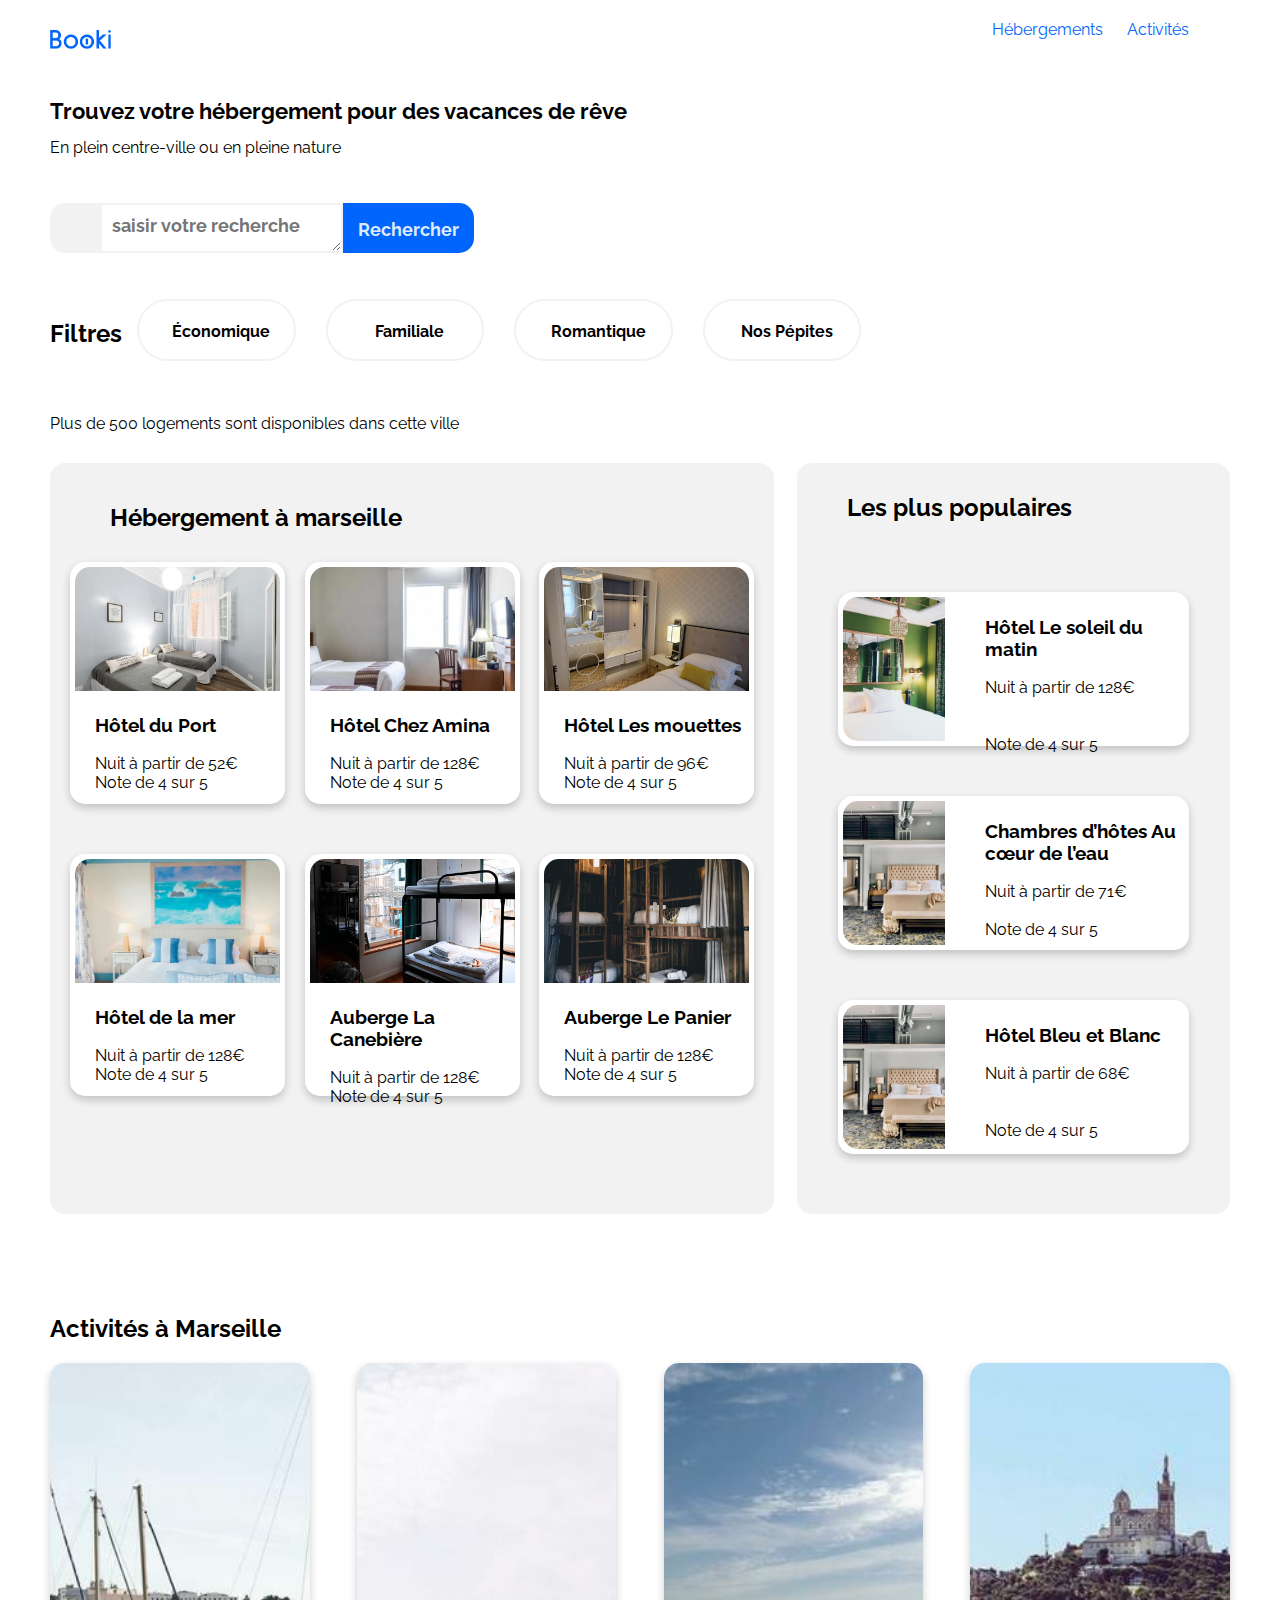
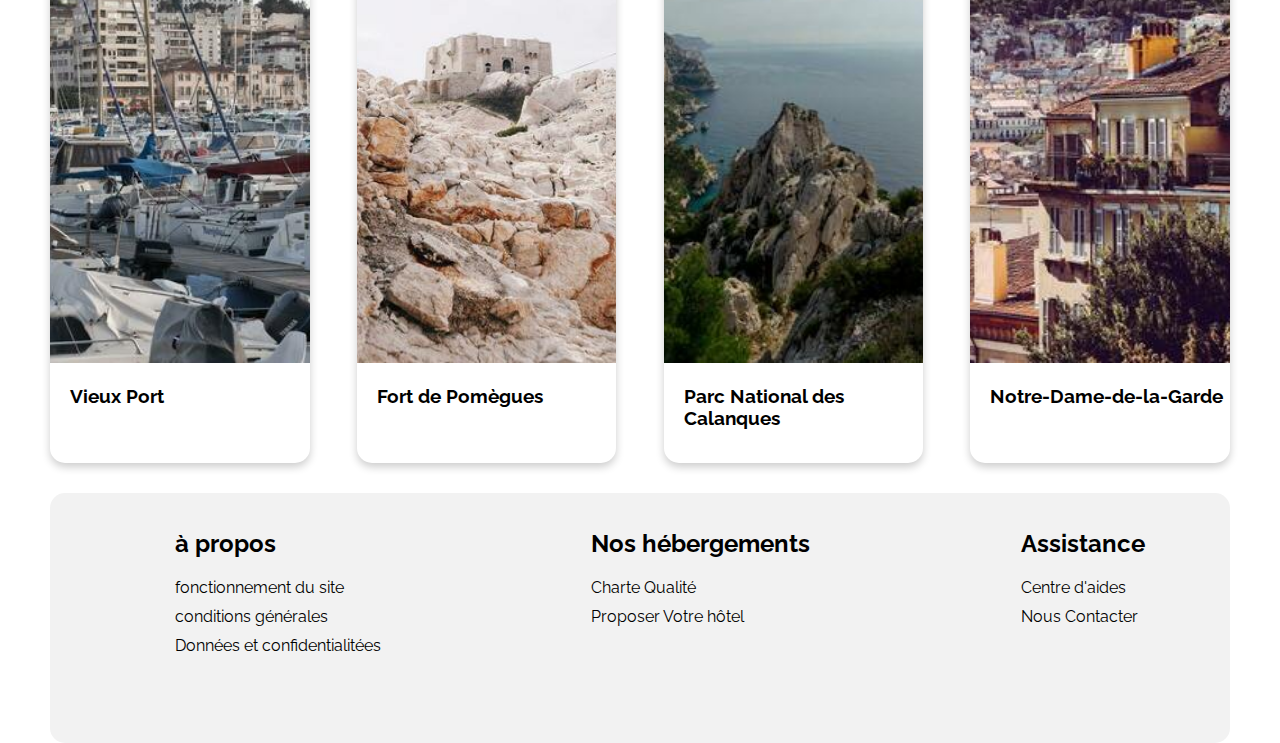
==== Project_2/index.html @ 953a943b "create a project" ====
<!DOCTYPE html>
<html lang="fr">

<head>
    <meta charset="UTF-8">
    <meta name="viewport" content="width=device-width, initial-scale=1.0">
    <title>Booki</title>
    <link rel="preconnect" href="https://fonts.googleapis.com">
    <link rel="preconnect" href="https://fonts.gstatic.com" crossorigin>
    <link href="https://fonts.googleapis.com/css2?family=Raleway:wght@400;500;700&display=swap" rel="stylesheet">
    <link rel="stylesheet" href="https://cdnjs.cloudflare.com/ajax/libs/font-awesome/6.2.1/css/all.min.css"
        integrity="sha512-MV7K8+y+gLIBoVD59lQIYicR65iaqukzvf/nwasF0nqhPay5w/9lJmVM2hMDcnK1OnMGCdVK+iQrJ7lzPJQd1w=="
        crossorigin="anonymous" referrerpolicy="no-referrer" />
    <link rel="stylesheet" href="./css/style.css">
</head>
    <body> 
        <header class="top-header">
            <div class="maint-logo">
                <img src="./images/logo/Booki.png" alt="logo image">
            </div>
            <nav class="nav">
                <ul>
                    <li><a href="#hebergements-marseile">Hébergements</a></li>
                    <li><a href="#activites-marseille">Activités</a></li>
                </ul>
            </nav>
        </header>   
        <div class="main-container">
            <main>
                <div class="info-group">
                    <div class="headline">
                        <h1>Trouvez votre hébergement pour des vacances de rêve</h1>
                        <p>En plein centre-ville ou en pleine nature</p>
                    </div>
                    <div class="search-bar">
                        <form class="form" action="" method="">
                            <label class=" label" ><i class="fas fa-map-marker-alt"></i></label>
                            <textarea id="search-word" placeholder="saisir votre recherche "></textarea>
                            <input class = "button"type="submit" value="Rechercher">
                        </form>
                    </div>
                    <div class="filter-bar">
                        <h2>Filtres</h2>
                        <a href="https://example.com" class="icon-button">
                            <i class="fa-solid fa-money-bill"></i> Économique
                        </a>
                        <a href="https://example.com" class="icon-button">
                            <i class="fa-solid fa-person"></i> Familiale
                        </a>
                        <a href="https://example.com" class="icon-button">
                            <i class="fa-solid fa-heart"></i>Romantique
                        </a>
                        <a href="https://example.com" class="icon-button">
                            <i class="fa-solid fa-fire"></i> Nos Pépites
                        </a>
                    </div>
                    <div class="info-bar">
                        <i class="fa-solid fa-circle-info"></i>
                        <p>Plus de 500 logements sont disponibles dans cette ville</p>
                    </div>
                </div>  
                <div class="hebergements-and-populaires">
                    <section class="hebergements" id="hebergements-marseile">
                            <h2 class="section-title">Hébergement à marseille</h2>
                        <div class=" card-flex-hebergements">  
                            <article class="card">
                                <img src="./images/hebergements/fred-kleber.jpg" alt="Image de la chambre d'hôtel montrant un lit">
                                <div class="card-content">
                                    <div class="card-txt">
                                        <h3 class="card-title">Hôtel du Port</h3>
                                        <p class="card-subtitle">Nuit à partir de 52<span class="euro">€</span></p>
                                    </div>
                                    <div class="card-rating">
                                        <i class="fa-xs fa-solid fa-star" aria-hidden="true"></i>
                                        <i class="fa-xs fa-solid fa-star" aria-hidden="true"></i>
                                        <i class="fa-xs fa-solid fa-star" aria-hidden="true"></i>
                                        <i class="fa-xs fa-solid fa-star" aria-hidden="true"></i>
                                        <i class="fa-xs fa-solid fa-star neutral-star" aria-hidden="true"></i>
                                        <span class="sr-only">Note de 4 sur 5</span>
                                    </div>
                                </div>
                            </article>
                            <article class="card">
                                <img src="./images/hebergements/febrian-zakaria.jpg" alt="Image de la chambre d'hôtel montrant un lit">
                                <div class="card-content">
                                    <div class="card-txt">
                                        <h3 class="card-title">Hôtel Chez Amina</h3>
                                        <p class="card-subtitle">Nuit à partir de 128<span class="euro">€</span></p>
                                    </div>
                                    <div class="card-rating">
                                        <i class="fa-xs fa-solid fa-star" aria-hidden="true"></i>
                                        <i class="fa-xs fa-solid fa-star" aria-hidden="true"></i>
                                        <i class="fa-xs fa-solid fa-star" aria-hidden="true"></i>
                                        <i class="fa-xs fa-solid fa-star" aria-hidden="true"></i>
                                        <i class="fa-xs fa-solid fa-star neutral-star" aria-hidden="true"></i>
                                        <span class="sr-only">Note de 4 sur 5</span>
                                    </div>
                                </div>
                            </article>
                            <article class="card">
                                <img src="./images/hebergements/reisetopia.jpg" alt="Image de la chambre d'hôtel montrant un lit">
                                <div class="card-content">
                                    <div class="card-txt">
                                        <h3 class="card-title">Hôtel Les mouettes</h3>
                                        <p class="card-subtitle">Nuit à partir de 96<span class="euro">€</span></p>
                                    </div>
                                    <div class="card-rating">
                                        <i class="fa-xs fa-solid fa-star" aria-hidden="true"></i>
                                        <i class="fa-xs fa-solid fa-star" aria-hidden="true"></i>
                                        <i class="fa-xs fa-solid fa-star" aria-hidden="true"></i>
                                        <i class="fa-xs fa-solid fa-star" aria-hidden="true"></i>
                                        <i class="fa-xs fa-solid fa-star neutral-star" aria-hidden="true"></i>
                                        <span class="sr-only">Note de 4 sur 5</span>
                                    </div>
                                </div>
                            </article>
                            <article class="card">
                                <img src="./images/hebergements/annie-spratt.jpg" alt="Image de la chambre d'hôtel montrant un lit">
                                <div class="card-content">
                                    <div class="card-txt">
                                        <h3 class="card-title">Hôtel de la mer</h3>
                                        <p class="card-subtitle">Nuit à partir de 128<span class="euro">€</span></p>
                                    </div>
                                    <div class="card-rating">
                                        <i class="fa-xs fa-solid fa-star" aria-hidden="true"></i>
                                        <i class="fa-xs fa-solid fa-star" aria-hidden="true"></i>
                                        <i class="fa-xs fa-solid fa-star" aria-hidden="true"></i>
                                        <i class="fa-xs fa-solid fa-star" aria-hidden="true"></i>
                                        <i class="fa-xs fa-solid fa-star neutral-star" aria-hidden="true"></i>
                                        <span class="sr-only">Note de 4 sur 5</span>
                                    </div>
                                </div>
                            </article>
                            <article class="card">
                                <img src="./images/hebergements/marcus-loke.jpg" alt="Image de la chambre d'hôtel montrant un lit">
                                <div class="card-content">
                                    <div class="card-txt">
                                        <h3 class="card-title">Auberge La Canebière</h3>
                                        <p class="card-subtitle">Nuit à partir de 128<span class="euro">€</span></p>
                                    </div>
                                    <div class="card-rating">
                                        <i class="fa-xs fa-solid fa-star" aria-hidden="true"></i>
                                        <i class="fa-xs fa-solid fa-star" aria-hidden="true"></i>
                                        <i class="fa-xs fa-solid fa-star" aria-hidden="true"></i>
                                        <i class="fa-xs fa-solid fa-star" aria-hidden="true"></i>
                                        <i class="fa-xs fa-solid fa-star neutral-star" aria-hidden="true"></i>
                                        <span class="sr-only">Note de 4 sur 5</span>
                                    </div>
                                </div>
                            </article>
                            <article class="card">
                                <img src="./images/hebergements/nicate-lee.jpg" alt="Image de la chambre d'hôtel montrant un lit">
                                <div class="card-content">
                                    <div class="card-txt">
                                        <h3 class="card-title">Auberge Le Panier</h3>
                                        <p class="card-subtitle">Nuit à partir de 128<span class="euro">€</span></p>
                                    </div>
                                    <div class="card-rating">
                                        <i class="fa-xs fa-solid fa-star" aria-hidden="true"></i>
                                        <i class="fa-xs fa-solid fa-star" aria-hidden="true"></i>
                                        <i class="fa-xs fa-solid fa-star" aria-hidden="true"></i>
                                        <i class="fa-xs fa-solid fa-star" aria-hidden="true"></i>
                                        <i class="fa-xs fa-solid fa-star neutral-star" aria-hidden="true"></i>
                                        <span class="sr-only">Note de 4 sur 5</span>
                                    </div>
                                </div>
                            </article>
                        </div>
                    </section>
                    <section class="populaires">
                        <div class="populaires-title">
                            <h2 class="section-title">Les plus populaires</h2>
                            <i class="fa-solid fa-chart-line" aria-hidden="true"></i>
                        </div>
                        <div class="populaires-cards">
                            <a href="#">
                                <article class="card">
                                    <img src="./images/hebergements/emile-guillemot.jpg" alt="Image de la chambre d'hôtel montrant un lit">
                                    <div class="card-content">
                                        <div class="card-txt">
                                            <h3 class="card-title">Hôtel Le soleil du matin</h3>
                                            <p class="card-subtitle">Nuit à partir de 128<span class="euro">€</span></p>
                                        </div><br><br>
                                        <div class="card-rating">
                                            <i class="fa-xs fa-solid fa-star" aria-hidden="true"></i>
                                            <i class="fa-xs fa-solid fa-star" aria-hidden="true"></i>
                                            <i class="fa-xs fa-solid fa-star" aria-hidden="true"></i>
                                            <i class="fa-xs fa-solid fa-star" aria-hidden="true"></i>
                                            <i class="fa-xs fa-solid fa-star neutral-star" aria-hidden="true"></i>
                                            <span class="sr-only">Note de 4 sur 5</span>
                                        </div>
                                    </div>
                                </article>
                            </a>
                            <a href="#">
                                <article class="card">
                                    <img src="./images/hebergements/aw-creative.jpg" alt="Image de la chambre d'hôtel montrant un lit">
                                    <div class="card-content">
                                        <div class="card-txt">
                                            <h3 class="card-title">Chambres d’hôtes Au cœur de l’eau</h3>
                                            <p class="card-subtitle">Nuit à partir de 71<span class="euro">€</span></p>
                                        </div><br>
                                        <div class="card-rating">
                                            <i class="fa-xs fa-solid fa-star" aria-hidden="true"></i>
                                            <i class="fa-xs fa-solid fa-star" aria-hidden="true"></i>
                                            <i class="fa-xs fa-solid fa-star" aria-hidden="true"></i>
                                            <i class="fa-xs fa-solid fa-star" aria-hidden="true"></i>
                                            <i class="fa-xs fa-solid fa-star neutral-star" aria-hidden="true"></i>
                                            <span class="sr-only">Note de 4 sur 5</span>
                                        </div>
                                    </div>
                                </article>
                            </a>
                            <a href="#">
                                <article class="card">
                                    <img src="./images/hebergements/aw-creative.jpg" alt="Image de la chambre d'hôtel montrant un lit">
                                    <div class="card-content">
                                        <div class="card-txt">
                                            <h3 class="card-title">Hôtel Bleu et Blanc</h3>
                                            <p class="card-subtitle">Nuit à partir de 68<span class="euro">€</span></p>
                                        </div><br><br>
                                        <div class="card-rating">
                                            <i class="fa-xs fa-solid fa-star" aria-hidden="true"></i>
                                            <i class="fa-xs fa-solid fa-star" aria-hidden="true"></i>
                                            <i class="fa-xs fa-solid fa-star" aria-hidden="true"></i>
                                            <i class="fa-xs fa-solid fa-star" aria-hidden="true"></i>
                                            <i class="fa-xs fa-solid fa-star neutral-star" aria-hidden="true"></i>
                                            <span class="sr-only">Note de 4 sur 5</span>
                                        </div>
                                    </div>
                                </article>
                            </a>
                        </div>
                    </section>
                </div>
                    <section class="activities" id="activites-marseille">
                        <h2 class="section-title-activities">Activités à Marseille</h2>
                    <div class=" card-flex-activities">
                        <article class="card">
                            <img src="./images/activites/reno-laithienne.jpg" alt="Image de la chambre d'hôtel montrant un lit">
                            <div class="card-content">
                                <div class="card-txt">
                                    <h3 class="card-title">Vieux Port</h3>
                                </div>
                            </div>
                        </article>
                        <article class="card">
                            <img src="./images/activites/paul-hermann.jpg" alt="Image de la chambre d'hôtel montrant un lit">
                            <div class="card-content">
                                <div class="card-txt">
                                    <h3 class="card-title">Fort de Pomègues</h3>
                                </div>
                            </div>
                        </article>
                        <article class="card">
                            <img src="./images/activites/kilyan-sockalingum.jpg" alt="Image de la chambre d'hôtel montrant un lit">
                            <div class="card-content">
                                <div class="card-txt">
                                    <h3 class="card-title">Parc National des Calanques</h3>
                                </div>
                            </div>
                        </article>
                        <article class="card">
                            <img src="./images/activites/florian-wehde.jpg" alt="Image de la chambre d'hôtel montrant un lit">
                            <div class="card-content">
                                <div class="card-txt">
                                    <h3 class="card-title">Notre-Dame-de-la-Garde</h3>
                                </div>
                            </div>
                        </article>
                    </div>
                    </section>
            </main>
            <footer>
                <div class="footer-link">
                    <ul class="apropos">
                        <h2>à propos</h2>
                        <li>fonctionnement du site</li>
                        <li>conditions générales</li>
                        <li>Données et confidentialitées</li>
                    </ul>
                    <ul class="apropos">
                        <h2>Nos hébergements</h2>
                        <li>Charte Qualité </li>
                        <li>Proposer Votre hôtel</li>
                    </ul>
                    <ul class="apropos">
                        <h2>Assistance</h2>
                        <li>Centre d'aides</li>
                        <li>Nous Contacter</li>
                    </ul>
                </div>
            </footer>
        </div>
</body>

</html>
---- Project_2/css/style.css ----
/******************************General  Body********************************/
* {
    font-family: 'Raleway', sans-serif; 
}
body{
    max-width: 1440px;
    min-width: 320px;
    margin: 0 auto;
    display: flex;
    justify-content: space-around;
    flex-direction: column;
}
:root {
    --main-color: #6a6a6a;
    --main-bg-color: #F2F2F2;
    --filter-bg-color: #DEEBFF;
}
.fa-solid {
    color: var(--main-color);
}
a {
    color: inherit;
    text-decoration: none;
}
h1{
    font-size: 22px;
}
/******************************************Header ************************/
/***Global***/

header{
    display:flex ;
    justify-content: space-between;
    text-align: center;
}
.main-container {
    padding: 0 50px;
    box-sizing: border-box;
}
a {
    color: inherit;
    text-decoration: none;
}
ul li {
    list-style-type: none;
}
/***logo***/

.maint-logo{
    padding: 30px 50px;
}
.maint-logo img{
    width: 61px;
    height: 19px; 
}
/***nav***/ 
nav {
    width: 320px;
    height: 35px;
    margin: 20px;
}
.nav ul{
    cursor: pointer;
    color: #0065FC;
    font-size: 16px;
    margin: 0;
    padding: 0;
}
.nav ul li{
    margin-right: 20px;
    display: inline;
}
.nav ul li :hover{
    border-top: 3px solid #0065FC;
}
/****** *****************************info-group*********************** ***********/
/***Global***/
.info-group{
    height: 350px;
    display: flex;
    justify-content: space-between;
    flex-direction: column; 
    margin-bottom: 30px;
}
/***search Bar***/

.form{
    height: 50px;
    display: flex;
    text-align: center;
}
.form .label{
    width: 50px;
    line-height: 50px;
    border-radius: 15px 0 0 15px;
    background-color:#F2F2F2;    
}
.form .label i{
    font-size: 25px; 
}
textarea{
    border: 2px solid #F2F2F2;
    font-size: 18px;
    font-weight: 700;
    padding: 10px;
}
.button{
    border: none;
    border-radius: 0 15px 15px 0;
    background-color: #0065FC;
    padding:  16px 15px  16px ;
    font-size: 18px;
    font-weight: 700;
    color: #DEEBFF;   
}
/***Filter Bar***/

.filter-bar{
    display: flex;
    justify-content: space-between;
    width: 70%;
    font-weight: 700;
}
.filter-bar .icon-button{
    height: 50px;
    width: 20%;
    border: 2px solid #F2F2F2;
    border-radius: 50px;
    padding:4px 19px;
    margin: 0 15px;
    text-align: center;
    cursor: default;
}
.filter-bar a:hover{
    background-color: #DEEBFF;
}
.filter-bar  a{
    line-height: 50px;
}
.filter-bar  i{
    margin-right: 10px;
    color:  #0065FC;
    font-size: 20px;
}
/***info Bar***/

.info-bar i,p{
    display: inline;
    justify-content: space-between;   
}
/****************************section *************************/

/****** Hebergements And Populaires ***********/
.card{
    
    box-shadow: 0 4px 8px 0 rgba(0,0,0,0.2);
    transition: 0.3s;;  
}
/* .card :hover{
    box-shadow: 0 8px 16px 0 rgba(0,0,0,0.2);
} */
.hebergements-and-populaires{
    display: flex;
    justify-content: space-between;
}
/****** Hebergements  ***********/
.hebergements , .populaires{
    background-color: #F2F2F2;
    border-radius: 15px;
}
.hebergements{
    width: 58%;
    padding: 20px;
}
.card-flex-hebergements{
    display: flex;
    justify-content: space-between;
    flex-wrap:wrap;
    margin-top: 30px;
}
 .hebergements .card{
    width: 30%;
    height: 207px;
    margin-bottom: 50px;  
    padding: 5px 5px 30px ; 
    background-color: white;
    border-radius: 15px ;
}
.hebergements img{
    width: 100%;
    height: 124px;
    object-fit: cover;
    border-radius: 15px 15px 0 0;
}
.section-title {
    width: 100%;
    margin-left: 40px;
}
.card-content{
  margin-left: 20px;
}

/****** Populaires ***********/
.populaires{
    width: 35%;
    padding: 10px;
}
.populaires-cards{
    width: 85%;
    margin: 0 auto; 
}
.populaires-cards :hover {
    box-shadow: 0 8px 16px 0 rgba(0,0,0,0.2);
}
.populaires .card{
    height: 144px;
    display: flex;
    padding: 5px ; 
    background-color: white;
    border-radius: 15px ;
    margin: 50px 0;
}
.populaires img{
    border-radius:15px 0 0 15px;
    margin-right: 20px;
    width: 30%;
    object-fit: cover;
}
.populaires-title {
    display:flex;
    justify-content: space-between;
}
/****** Activites ***********/
.activities{
    margin-top: 100px;
}
.card-flex-activities{
    display: flex;
    justify-content: space-between;
}
.activities .card{
    max-width: 25%;
    width: 22%;
    height:700px;
    border-radius: 15px;
}
.activities img{
    max-width: 100%;
    height:600px ;
    object-fit: cover;
    border-radius: 15px 15px 0 0 ;
}
.footer-link{
    display: flex;
    justify-content: space-around;
    background-color: #F2F2F2;
    margin-top: 30px;
    height:250px;
    border-radius: 15px;
}
.footer-link ul li{
 margin-bottom: 10px;
}
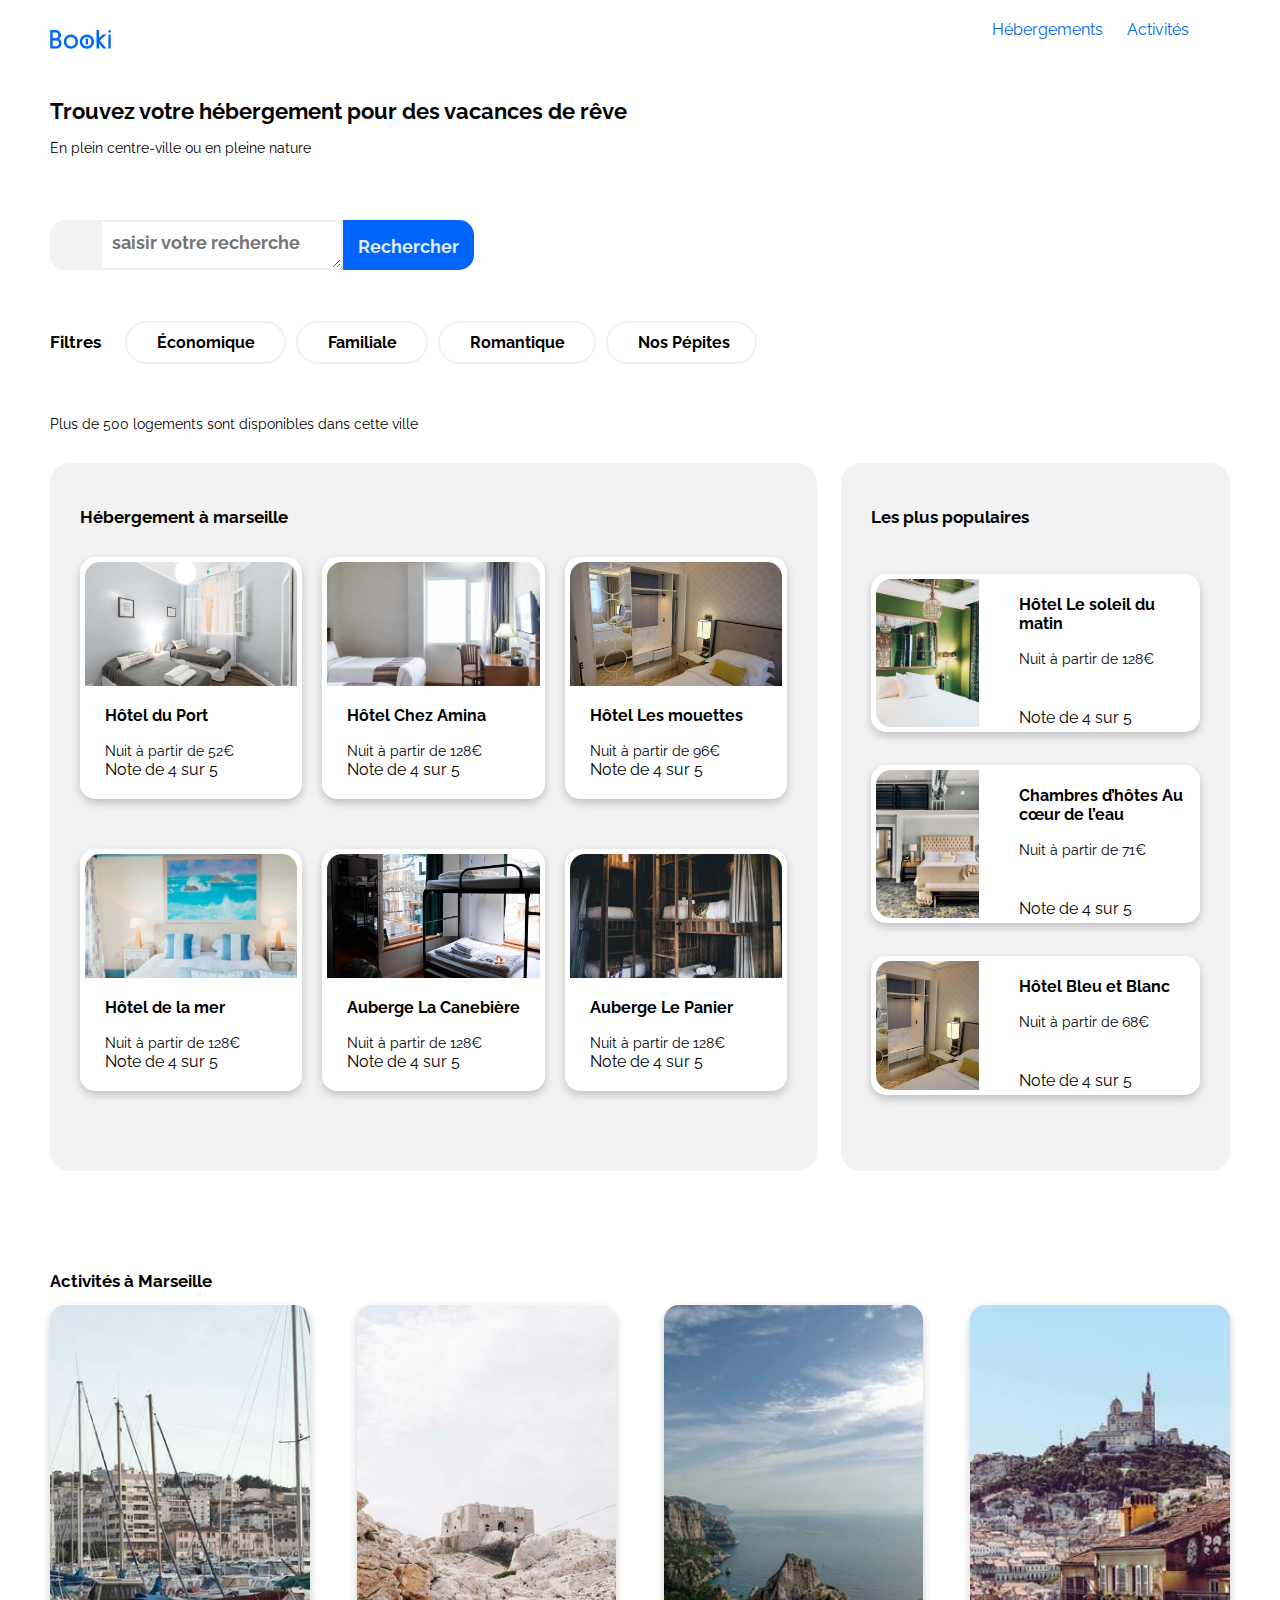
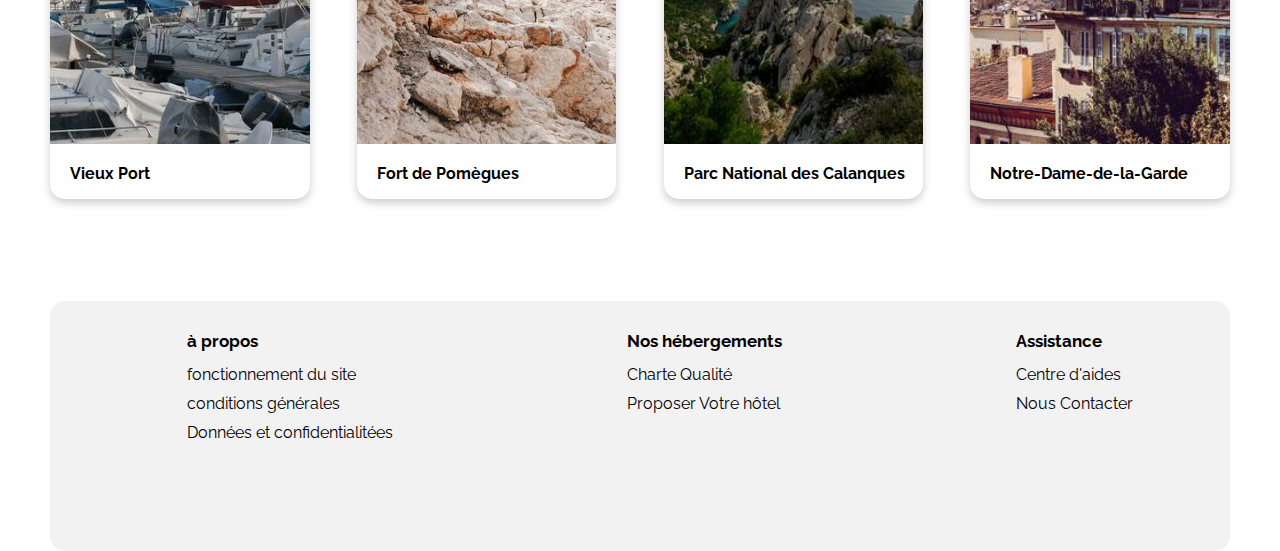
==== commit f56ed78f: "index.html and css modified" ====
--- a/Project_2/index.html
+++ b/Project_2/index.html
@@ -40,7 +40,7 @@
                         </form>
                     </div>
                     <div class="filter-bar">
-                        <h2>Filtres</h2>
+                        <h2 class="title-filter">Filtres</h2>
                         <a href="https://example.com" class="icon-button">
                             <i class="fa-solid fa-money-bill"></i> Économique
                         </a>
@@ -62,109 +62,120 @@
                 <div class="hebergements-and-populaires">
                     <section class="hebergements" id="hebergements-marseile">
                             <h2 class="section-title">Hébergement à marseille</h2>
-                        <div class=" card-flex-hebergements">  
-                            <article class="card">
-                                <img src="./images/hebergements/fred-kleber.jpg" alt="Image de la chambre d'hôtel montrant un lit">
-                                <div class="card-content">
-                                    <div class="card-txt">
-                                        <h3 class="card-title">Hôtel du Port</h3>
-                                        <p class="card-subtitle">Nuit à partir de 52<span class="euro">€</span></p>
-                                    </div>
-                                    <div class="card-rating">
-                                        <i class="fa-xs fa-solid fa-star" aria-hidden="true"></i>
-                                        <i class="fa-xs fa-solid fa-star" aria-hidden="true"></i>
-                                        <i class="fa-xs fa-solid fa-star" aria-hidden="true"></i>
-                                        <i class="fa-xs fa-solid fa-star" aria-hidden="true"></i>
-                                        <i class="fa-xs fa-solid fa-star neutral-star" aria-hidden="true"></i>
-                                        <span class="sr-only">Note de 4 sur 5</span>
-                                    </div>
-                                </div>
-                            </article>
-                            <article class="card">
-                                <img src="./images/hebergements/febrian-zakaria.jpg" alt="Image de la chambre d'hôtel montrant un lit">
-                                <div class="card-content">
-                                    <div class="card-txt">
-                                        <h3 class="card-title">Hôtel Chez Amina</h3>
-                                        <p class="card-subtitle">Nuit à partir de 128<span class="euro">€</span></p>
-                                    </div>
-                                    <div class="card-rating">
-                                        <i class="fa-xs fa-solid fa-star" aria-hidden="true"></i>
-                                        <i class="fa-xs fa-solid fa-star" aria-hidden="true"></i>
-                                        <i class="fa-xs fa-solid fa-star" aria-hidden="true"></i>
-                                        <i class="fa-xs fa-solid fa-star" aria-hidden="true"></i>
-                                        <i class="fa-xs fa-solid fa-star neutral-star" aria-hidden="true"></i>
-                                        <span class="sr-only">Note de 4 sur 5</span>
-                                    </div>
-                                </div>
-                            </article>
-                            <article class="card">
-                                <img src="./images/hebergements/reisetopia.jpg" alt="Image de la chambre d'hôtel montrant un lit">
-                                <div class="card-content">
-                                    <div class="card-txt">
-                                        <h3 class="card-title">Hôtel Les mouettes</h3>
-                                        <p class="card-subtitle">Nuit à partir de 96<span class="euro">€</span></p>
-                                    </div>
-                                    <div class="card-rating">
-                                        <i class="fa-xs fa-solid fa-star" aria-hidden="true"></i>
-                                        <i class="fa-xs fa-solid fa-star" aria-hidden="true"></i>
-                                        <i class="fa-xs fa-solid fa-star" aria-hidden="true"></i>
-                                        <i class="fa-xs fa-solid fa-star" aria-hidden="true"></i>
-                                        <i class="fa-xs fa-solid fa-star neutral-star" aria-hidden="true"></i>
-                                        <span class="sr-only">Note de 4 sur 5</span>
-                                    </div>
-                                </div>
-                            </article>
-                            <article class="card">
-                                <img src="./images/hebergements/annie-spratt.jpg" alt="Image de la chambre d'hôtel montrant un lit">
-                                <div class="card-content">
-                                    <div class="card-txt">
-                                        <h3 class="card-title">Hôtel de la mer</h3>
-                                        <p class="card-subtitle">Nuit à partir de 128<span class="euro">€</span></p>
-                                    </div>
-                                    <div class="card-rating">
-                                        <i class="fa-xs fa-solid fa-star" aria-hidden="true"></i>
-                                        <i class="fa-xs fa-solid fa-star" aria-hidden="true"></i>
-                                        <i class="fa-xs fa-solid fa-star" aria-hidden="true"></i>
-                                        <i class="fa-xs fa-solid fa-star" aria-hidden="true"></i>
-                                        <i class="fa-xs fa-solid fa-star neutral-star" aria-hidden="true"></i>
-                                        <span class="sr-only">Note de 4 sur 5</span>
-                                    </div>
-                                </div>
-                            </article>
-                            <article class="card">
-                                <img src="./images/hebergements/marcus-loke.jpg" alt="Image de la chambre d'hôtel montrant un lit">
-                                <div class="card-content">
-                                    <div class="card-txt">
-                                        <h3 class="card-title">Auberge La Canebière</h3>
-                                        <p class="card-subtitle">Nuit à partir de 128<span class="euro">€</span></p>
-                                    </div>
-                                    <div class="card-rating">
-                                        <i class="fa-xs fa-solid fa-star" aria-hidden="true"></i>
-                                        <i class="fa-xs fa-solid fa-star" aria-hidden="true"></i>
-                                        <i class="fa-xs fa-solid fa-star" aria-hidden="true"></i>
-                                        <i class="fa-xs fa-solid fa-star" aria-hidden="true"></i>
-                                        <i class="fa-xs fa-solid fa-star neutral-star" aria-hidden="true"></i>
-                                        <span class="sr-only">Note de 4 sur 5</span>
-                                    </div>
-                                </div>
-                            </article>
-                            <article class="card">
-                                <img src="./images/hebergements/nicate-lee.jpg" alt="Image de la chambre d'hôtel montrant un lit">
-                                <div class="card-content">
-                                    <div class="card-txt">
-                                        <h3 class="card-title">Auberge Le Panier</h3>
-                                        <p class="card-subtitle">Nuit à partir de 128<span class="euro">€</span></p>
-                                    </div>
-                                    <div class="card-rating">
-                                        <i class="fa-xs fa-solid fa-star" aria-hidden="true"></i>
-                                        <i class="fa-xs fa-solid fa-star" aria-hidden="true"></i>
-                                        <i class="fa-xs fa-solid fa-star" aria-hidden="true"></i>
-                                        <i class="fa-xs fa-solid fa-star" aria-hidden="true"></i>
-                                        <i class="fa-xs fa-solid fa-star neutral-star" aria-hidden="true"></i>
-                                        <span class="sr-only">Note de 4 sur 5</span>
-                                    </div>
-                                </div>
-                            </article>
+                        <div class=" card-flex-hebergements">
+                                <article class="card">
+                                        <img src="./images/hebergements/fred-kleber.jpg" alt="Image de la chambre d'hôtel montrant un lit">
+                                        <div class="card-content">
+                                            <div class="card-txt">
+                                                <h3 class="card-title">Hôtel du Port</h3>
+                                                <p class="card-subtitle">Nuit à partir de 52<span class="euro">€</span></p>
+                                            </div>
+                                            <div class="card-rating">
+                                                <i class="fa-xs fa-solid fa-star" aria-hidden="true"></i>
+                                                <i class="fa-xs fa-solid fa-star" aria-hidden="true"></i>
+                                                <i class="fa-xs fa-solid fa-star" aria-hidden="true"></i>
+                                                <i class="fa-xs fa-solid fa-star" aria-hidden="true"></i>
+                                                <i class="fa-xs fa-solid fa-star neutral-star" aria-hidden="true"></i>
+                                                <span class="sr-only">Note de 4 sur 5</span>
+                                            </div>
+                                        </div>
+                                    </a>
+                                </article>
+                                <article class="card">
+                                    <a href="#">
+                                        <img src="./images/hebergements/febrian-zakaria.jpg" alt="Image de la chambre d'hôtel montrant un lit">
+                                        <div class="card-content">
+                                            <div class="card-txt">
+                                                <h3 class="card-title">Hôtel Chez Amina</h3>
+                                                <p class="card-subtitle">Nuit à partir de 128<span class="euro">€</span></p>
+                                            </div>
+                                            <div class="card-rating">
+                                                <i class="fa-xs fa-solid fa-star" aria-hidden="true"></i>
+                                                <i class="fa-xs fa-solid fa-star" aria-hidden="true"></i>
+                                                <i class="fa-xs fa-solid fa-star" aria-hidden="true"></i>
+                                                <i class="fa-xs fa-solid fa-star" aria-hidden="true"></i>
+                                                <i class="fa-xs fa-solid fa-star neutral-star" aria-hidden="true"></i>
+                                                <span class="sr-only">Note de 4 sur 5</span>
+                                            </div>
+                                        </div>
+                                    </a>
+                                </article>
+                                <article class="card">
+                                    <a href="#">
+                                        <img src="./images/hebergements/reisetopia.jpg" alt="Image de la chambre d'hôtel montrant un lit">
+                                        <div class="card-content">
+                                            <div class="card-txt">
+                                                <h3 class="card-title">Hôtel Les mouettes</h3>
+                                                <p class="card-subtitle">Nuit à partir de 96<span class="euro">€</span></p>
+                                            </div>
+                                            <div class="card-rating">
+                                                <i class="fa-xs fa-solid fa-star" aria-hidden="true"></i>
+                                                <i class="fa-xs fa-solid fa-star" aria-hidden="true"></i>
+                                                <i class="fa-xs fa-solid fa-star" aria-hidden="true"></i>
+                                                <i class="fa-xs fa-solid fa-star" aria-hidden="true"></i>
+                                                <i class="fa-xs fa-solid fa-star neutral-star" aria-hidden="true"></i>
+                                                <span class="sr-only">Note de 4 sur 5</span>
+                                            </div>
+                                        </div>
+                                    </a>
+                                </article>
+                                <article class="card">
+                                    <a href="#">
+                                        <img src="./images/hebergements/annie-spratt.jpg" alt="Image de la chambre d'hôtel montrant un lit">
+                                        <div class="card-content">
+                                            <div class="card-txt">
+                                                <h3 class="card-title">Hôtel de la mer</h3>
+                                                <p class="card-subtitle">Nuit à partir de 128<span class="euro">€</span></p>
+                                            </div>
+                                            <div class="card-rating">
+                                                <i class="fa-xs fa-solid fa-star" aria-hidden="true"></i>
+                                                <i class="fa-xs fa-solid fa-star" aria-hidden="true"></i>
+                                                <i class="fa-xs fa-solid fa-star" aria-hidden="true"></i>
+                                                <i class="fa-xs fa-solid fa-star" aria-hidden="true"></i>
+                                                <i class="fa-xs fa-solid fa-star neutral-star" aria-hidden="true"></i>
+                                                <span class="sr-only">Note de 4 sur 5</span>
+                                            </div>
+                                        </div>
+                                    </a>
+                                </article>
+                                <article class="card">
+                                    <a href="#">
+                                        <img src="./images/hebergements/marcus-loke.jpg" alt="Image de la chambre d'hôtel montrant un lit">
+                                        <div class="card-content">
+                                            <div class="card-txt">
+                                                <h3 class="card-title">Auberge La Canebière</h3>
+                                                <p class="card-subtitle">Nuit à partir de 128<span class="euro">€</span></p>
+                                            </div>
+                                            <div class="card-rating">
+                                                <i class="fa-xs fa-solid fa-star" aria-hidden="true"></i>
+                                                <i class="fa-xs fa-solid fa-star" aria-hidden="true"></i>
+                                                <i class="fa-xs fa-solid fa-star" aria-hidden="true"></i>
+                                                <i class="fa-xs fa-solid fa-star" aria-hidden="true"></i>
+                                                <i class="fa-xs fa-solid fa-star neutral-star" aria-hidden="true"></i>
+                                                <span class="sr-only">Note de 4 sur 5</span>
+                                            </div>
+                                        </div>
+                                    </a>
+                                </article>
+                                <article class="card">
+                                    <a href="#">
+                                        <img src="./images/hebergements/nicate-lee.jpg" alt="Image de la chambre d'hôtel montrant un lit">
+                                        <div class="card-content">
+                                            <div class="card-txt">
+                                                <h3 class="card-title">Auberge Le Panier</h3>
+                                                <p class="card-subtitle">Nuit à partir de 128<span class="euro">€</span></p>
+                                            </div>
+                                            <div class="card-rating">
+                                                <i class="fa-xs fa-solid fa-star" aria-hidden="true"></i>
+                                                <i class="fa-xs fa-solid fa-star" aria-hidden="true"></i>
+                                                <i class="fa-xs fa-solid fa-star" aria-hidden="true"></i>
+                                                <i class="fa-xs fa-solid fa-star" aria-hidden="true"></i>
+                                                <i class="fa-xs fa-solid fa-star neutral-star" aria-hidden="true"></i>
+                                                <span class="sr-only">Note de 4 sur 5</span>
+                                            </div>
+                                        </div>
+                                    </a>
+                                </article>
                         </div>
                     </section>
                     <section class="populaires">
@@ -173,121 +184,129 @@
                             <i class="fa-solid fa-chart-line" aria-hidden="true"></i>
                         </div>
                         <div class="populaires-cards">
-                            <a href="#">
-                                <article class="card">
-                                    <img src="./images/hebergements/emile-guillemot.jpg" alt="Image de la chambre d'hôtel montrant un lit">
-                                    <div class="card-content">
-                                        <div class="card-txt">
-                                            <h3 class="card-title">Hôtel Le soleil du matin</h3>
-                                            <p class="card-subtitle">Nuit à partir de 128<span class="euro">€</span></p>
-                                        </div><br><br>
-                                        <div class="card-rating">
-                                            <i class="fa-xs fa-solid fa-star" aria-hidden="true"></i>
-                                            <i class="fa-xs fa-solid fa-star" aria-hidden="true"></i>
-                                            <i class="fa-xs fa-solid fa-star" aria-hidden="true"></i>
-                                            <i class="fa-xs fa-solid fa-star" aria-hidden="true"></i>
-                                            <i class="fa-xs fa-solid fa-star neutral-star" aria-hidden="true"></i>
-                                            <span class="sr-only">Note de 4 sur 5</span>
-                                        </div>
-                                    </div>
-                                </article>
-                            </a>
-                            <a href="#">
-                                <article class="card">
-                                    <img src="./images/hebergements/aw-creative.jpg" alt="Image de la chambre d'hôtel montrant un lit">
-                                    <div class="card-content">
-                                        <div class="card-txt">
-                                            <h3 class="card-title">Chambres d’hôtes Au cœur de l’eau</h3>
-                                            <p class="card-subtitle">Nuit à partir de 71<span class="euro">€</span></p>
-                                        </div><br>
-                                        <div class="card-rating">
-                                            <i class="fa-xs fa-solid fa-star" aria-hidden="true"></i>
-                                            <i class="fa-xs fa-solid fa-star" aria-hidden="true"></i>
-                                            <i class="fa-xs fa-solid fa-star" aria-hidden="true"></i>
-                                            <i class="fa-xs fa-solid fa-star" aria-hidden="true"></i>
-                                            <i class="fa-xs fa-solid fa-star neutral-star" aria-hidden="true"></i>
-                                            <span class="sr-only">Note de 4 sur 5</span>
-                                        </div>
-                                    </div>
-                                </article>
-                            </a>
-                            <a href="#">
-                                <article class="card">
-                                    <img src="./images/hebergements/aw-creative.jpg" alt="Image de la chambre d'hôtel montrant un lit">
-                                    <div class="card-content">
-                                        <div class="card-txt">
-                                            <h3 class="card-title">Hôtel Bleu et Blanc</h3>
-                                            <p class="card-subtitle">Nuit à partir de 68<span class="euro">€</span></p>
-                                        </div><br><br>
-                                        <div class="card-rating">
-                                            <i class="fa-xs fa-solid fa-star" aria-hidden="true"></i>
-                                            <i class="fa-xs fa-solid fa-star" aria-hidden="true"></i>
-                                            <i class="fa-xs fa-solid fa-star" aria-hidden="true"></i>
-                                            <i class="fa-xs fa-solid fa-star" aria-hidden="true"></i>
-                                            <i class="fa-xs fa-solid fa-star neutral-star" aria-hidden="true"></i>
-                                            <span class="sr-only">Note de 4 sur 5</span>
-                                        </div>
-                                    </div>
-                                </article>
-                            </a>
+                            <article class="card">
+                                    <a href="#">
+                                        <img src="./images/hebergements/emile-guillemot.jpg" alt="Image de la chambre d'hôtel montrant un lit">
+                                        <div class="card-content">
+                                            <div class="card-txt">
+                                                <h3 class="card-title">Hôtel Le soleil du matin</h3>
+                                                <p class="card-subtitle">Nuit à partir de 128<span class="euro">€</span></p>
+                                            </div>
+                                            <div class="card-rating">
+                                                <i class="fa-xs fa-solid fa-star" aria-hidden="true"></i>
+                                                <i class="fa-xs fa-solid fa-star" aria-hidden="true"></i>
+                                                <i class="fa-xs fa-solid fa-star" aria-hidden="true"></i>
+                                                <i class="fa-xs fa-solid fa-star" aria-hidden="true"></i>
+                                                <i class="fa-xs fa-solid fa-star neutral-star" aria-hidden="true"></i>
+                                                <span class="sr-only">Note de 4 sur 5</span>
+                                            </div>
+                                        </div>
+                                    </a>
+                                </article>
+                                <article class="card">
+                                    <a href="#">
+                                        <img src="./images/hebergements/aw-creative.jpg" alt="Image de la chambre d'hôtel montrant un lit">
+                                        <div class="card-content">
+                                            <div class="card-txt">
+                                                <h3 class="card-title">Chambres d’hôtes Au cœur de l’eau</h3>
+                                                <p class="card-subtitle">Nuit à partir de 71<span class="euro">€</span></p>
+                                            </div>
+                                            <div class="card-rating">
+                                                <i class="fa-xs fa-solid fa-star" aria-hidden="true"></i>
+                                                <i class="fa-xs fa-solid fa-star" aria-hidden="true"></i>
+                                                <i class="fa-xs fa-solid fa-star" aria-hidden="true"></i>
+                                                <i class="fa-xs fa-solid fa-star" aria-hidden="true"></i>
+                                                <i class="fa-xs fa-solid fa-star neutral-star" aria-hidden="true"></i>
+                                                <span class="sr-only">Note de 4 sur 5</span>
+                                            </div>
+                                        </div>
+                                    </a>
+                                </article>
+                                <article class="card">
+                                    <a href="#">
+                                        <img src="./images/hebergements/reisetopia.jpg" alt="Image de la chambre d'hôtel montrant un lit">
+                                        <div class="card-content">
+                                            <div class="card-txt">
+                                                <h3 class="card-title">Hôtel Bleu et Blanc</h3>
+                                                <p class="card-subtitle">Nuit à partir de 68<span class="euro">€</span></p>
+                                            </div>
+                                            <div class="card-rating">
+                                                <i class="fa-xs fa-solid fa-star" aria-hidden="true"></i>
+                                                <i class="fa-xs fa-solid fa-star" aria-hidden="true"></i>
+                                                <i class="fa-xs fa-solid fa-star" aria-hidden="true"></i>
+                                                <i class="fa-xs fa-solid fa-star" aria-hidden="true"></i>
+                                                <i class="fa-xs fa-solid fa-star neutral-star" aria-hidden="true"></i>
+                                                <span class="sr-only">Note de 4 sur 5</span>
+                                            </div>
+                                        </div>
+                                    </a>
+                                </article>
                         </div>
                     </section>
                 </div>
                     <section class="activities" id="activites-marseille">
                         <h2 class="section-title-activities">Activités à Marseille</h2>
-                    <div class=" card-flex-activities">
-                        <article class="card">
-                            <img src="./images/activites/reno-laithienne.jpg" alt="Image de la chambre d'hôtel montrant un lit">
-                            <div class="card-content">
-                                <div class="card-txt">
-                                    <h3 class="card-title">Vieux Port</h3>
-                                </div>
-                            </div>
-                        </article>
-                        <article class="card">
-                            <img src="./images/activites/paul-hermann.jpg" alt="Image de la chambre d'hôtel montrant un lit">
-                            <div class="card-content">
-                                <div class="card-txt">
-                                    <h3 class="card-title">Fort de Pomègues</h3>
-                                </div>
-                            </div>
-                        </article>
-                        <article class="card">
-                            <img src="./images/activites/kilyan-sockalingum.jpg" alt="Image de la chambre d'hôtel montrant un lit">
-                            <div class="card-content">
-                                <div class="card-txt">
-                                    <h3 class="card-title">Parc National des Calanques</h3>
-                                </div>
-                            </div>
-                        </article>
-                        <article class="card">
-                            <img src="./images/activites/florian-wehde.jpg" alt="Image de la chambre d'hôtel montrant un lit">
-                            <div class="card-content">
-                                <div class="card-txt">
-                                    <h3 class="card-title">Notre-Dame-de-la-Garde</h3>
-                                </div>
-                            </div>
-                        </article>
-                    </div>
+                        <div class=" card-flex-activities">
+                            <article class="card">
+                                <a href="#">
+                                    <img src="./images/activites/reno-laithienne.jpg" alt="Image de la chambre d'hôtel montrant un lit">
+                                    <div class="card-content">
+                                        <div class="card-txt">
+                                            <h3 class="card-title">Vieux Port</h3>
+                                        </div>
+                                    </div>
+                                </a>
+                            </article>
+                            <article class="card">
+                                <a href="#">
+                                    <img src="./images/activites/paul-hermann.jpg" alt="Image de la chambre d'hôtel montrant un lit">
+                                    <div class="card-content">
+                                        <div class="card-txt">
+                                            <h3 class="card-title">Fort de Pomègues</h3>
+                                        </div>
+                                    </div>
+                                </a>
+                            </article>
+                            <article class="card">
+                                <a href="">
+                                    <img src="./images/activites/kilyan-sockalingum.jpg" alt="Image de la chambre d'hôtel montrant un lit">
+                                    <div class="card-content">
+                                        <div class="card-txt">
+                                            <h3 class="card-title">Parc National des Calanques</h3>
+                                        </div>
+                                    </div>
+                                </a>
+                            </article>
+                            <article class="card">
+                                <a href="#">
+                                    <img src="./images/activites/florian-wehde.jpg" alt="Image de la chambre d'hôtel montrant un lit">
+                                    <div class="card-content">
+                                        <div class="card-txt">
+                                            <h3 class="card-title">Notre-Dame-de-la-Garde</h3>
+                                        </div>
+                                    </div>
+                                </a>
+                            </article>
+                        </div>
                     </section>
             </main>
             <footer>
                 <div class="footer-link">
                     <ul class="apropos">
                         <h2>à propos</h2>
-                        <li>fonctionnement du site</li>
-                        <li>conditions générales</li>
-                        <li>Données et confidentialitées</li>
+                        <li><a href="#">fonctionnement du site</a></li>
+                        <li><a href="#">conditions générales</a></li>
+                        <li><a href="#">Données et confidentialitées</a></li>
                     </ul>
                     <ul class="apropos">
                         <h2>Nos hébergements</h2>
-                        <li>Charte Qualité </li>
-                        <li>Proposer Votre hôtel</li>
+                        <li><a href="#">Charte Qualité</a> </li>
+                        <li><a href="#">Proposer Votre hôtel</a></li>
                     </ul>
                     <ul class="apropos">
                         <h2>Assistance</h2>
-                        <li>Centre d'aides</li>
-                        <li>Nous Contacter</li>
+                        <li><a href="#">Centre d'aides</a></li>
+                        <li><a href="#">Nous Contacter</a></li>
                     </ul>
                 </div>
             </footer>
--- a/Project_2/css/style.css
+++ b/Project_2/css/style.css
@@ -12,18 +12,31 @@
 }
 :root {
     --main-color: #6a6a6a;
+    --icon-color:#0065FC;
     --main-bg-color: #F2F2F2;
     --filter-bg-color: #DEEBFF;
 }
 .fa-solid {
-    color: var(--main-color);
+    color: var(--icon-color);
 }
 a {
     color: inherit;
     text-decoration: none;
 }
+p{
+    font-size: 14px;
+}
 h1{
     font-size: 22px;
+}
+h2{
+    font-size: 17px;
+}
+h3{
+    font-size: 16px;
+}
+ul li {
+    list-style-type: none;
 }
 /******************************************Header ************************/
 /***Global***/
@@ -36,13 +49,6 @@
 .main-container {
     padding: 0 50px;
     box-sizing: border-box;
-}
-a {
-    color: inherit;
-    text-decoration: none;
-}
-ul li {
-    list-style-type: none;
 }
 /***logo***/
 
@@ -61,7 +67,7 @@
 }
 .nav ul{
     cursor: pointer;
-    color: #0065FC;
+    color: var(--icon-color);
     font-size: 16px;
     margin: 0;
     padding: 0;
@@ -71,7 +77,8 @@
     display: inline;
 }
 .nav ul li :hover{
-    border-top: 3px solid #0065FC;
+    border-top: 3px solid var(--icon-color);
+    transition: 0.1s;
 }
 /****** *****************************info-group*********************** ***********/
 /***Global***/
@@ -93,7 +100,7 @@
     width: 50px;
     line-height: 50px;
     border-radius: 15px 0 0 15px;
-    background-color:#F2F2F2;    
+    background-color:var(--main-bg-color);    
 }
 .form .label i{
     font-size: 25px; 
@@ -107,40 +114,41 @@
 .button{
     border: none;
     border-radius: 0 15px 15px 0;
-    background-color: #0065FC;
+    background-color: var(--icon-color);
     padding:  16px 15px  16px ;
     font-size: 18px;
     font-weight: 700;
     color: #DEEBFF;   
 }
 /***Filter Bar***/
-
-.filter-bar{
-    display: flex;
-    justify-content: space-between;
-    width: 70%;
-    font-weight: 700;
-}
-.filter-bar .icon-button{
-    height: 50px;
-    width: 20%;
+.filter-bar-global{
+    display: flex;
+}
+.filter-bar-global .title-filter h2{
+    margin: 0 20px;
+}
+.filter-bar .title-filter{
+    display: inline;
+    margin-right: 20px;
+}
+.icon-button{
+    width: 80px;
+    height: 20px;
+    margin-right: 10px;
     border: 2px solid #F2F2F2;
     border-radius: 50px;
-    padding:4px 19px;
-    margin: 0 15px;
-    text-align: center;
+    padding:10px 25px;
     cursor: default;
+    font-size: 16px;
+    font-weight: 700;
 }
 .filter-bar a:hover{
     background-color: #DEEBFF;
 }
-.filter-bar  a{
-    line-height: 50px;
-}
 .filter-bar  i{
-    margin-right: 10px;
     color:  #0065FC;
-    font-size: 20px;
+    margin-right: 5px;
+    
 }
 /***info Bar***/
 
@@ -154,23 +162,22 @@
 .card{
     
     box-shadow: 0 4px 8px 0 rgba(0,0,0,0.2);
-    transition: 0.3s;;  
-}
-/* .card :hover{
-    box-shadow: 0 8px 16px 0 rgba(0,0,0,0.2);
-} */
+    transition: 0.3s; 
+}
 .hebergements-and-populaires{
     display: flex;
     justify-content: space-between;
 }
 /****** Hebergements  ***********/
+
 .hebergements , .populaires{
     background-color: #F2F2F2;
-    border-radius: 15px;
+    border-radius: 20px;
+    padding: 30px;
+    box-sizing: border-box;
 }
 .hebergements{
-    width: 58%;
-    padding: 20px;
+    width: 65%;   
 }
 .card-flex-hebergements{
     display: flex;
@@ -178,13 +185,17 @@
     flex-wrap:wrap;
     margin-top: 30px;
 }
- .hebergements .card{
+ .hebergements .card {
     width: 30%;
     height: 207px;
     margin-bottom: 50px;  
     padding: 5px 5px 30px ; 
     background-color: white;
-    border-radius: 15px ;
+    border-radius: 15px ;    
+}
+.hebergements .card:hover{
+    box-shadow: 0 4px 8px 0 rgba(0,0,0,0.5);
+    transition: 0.2s;
 }
 .hebergements img{
     width: 100%;
@@ -192,46 +203,67 @@
     object-fit: cover;
     border-radius: 15px 15px 0 0;
 }
-.section-title {
-    width: 100%;
-    margin-left: 40px;
+.populaires-title i{
+    margin: auto 0;
 }
 .card-content{
   margin-left: 20px;
 }
-
 /****** Populaires ***********/
+
 .populaires{
-    width: 35%;
-    padding: 10px;
-}
-.populaires-cards{
-    width: 85%;
-    margin: 0 auto; 
-}
-.populaires-cards :hover {
-    box-shadow: 0 8px 16px 0 rgba(0,0,0,0.2);
-}
-.populaires .card{
-    height: 144px;
-    display: flex;
-    padding: 5px ; 
+    display: flex; 
+    flex-direction: column;
+    width: 33%;
+}
+/* .populaires-cards {
+    height: 80%;
+    display: flex;
+    justify-content: space-between;
+    flex-direction: column;
+    border-radius: 15px ;
+} */
+.populaires-cards .card {
     background-color: white;
-    border-radius: 15px ;
-    margin: 50px 0;
-}
-.populaires img{
+    padding: 5px 10px 5px 5px;
+    border-radius: 15px;
+    margin-top: 33px;
+}
+.populaires-cards .card a{
+    display: flex;
+}
+.populaires-cards img{
+    width: 33%;
+
     border-radius:15px 0 0 15px;
     margin-right: 20px;
-    width: 30%;
     object-fit: cover;
 }
 .populaires-title {
     display:flex;
     justify-content: space-between;
-}
+    align-items: center;
+}
+.populaires .card-content{
+    width: 67%;
+    display: flex;
+    justify-content: space-between;
+    flex-direction: column;
+    box-sizing: border-box;
+}
+.populaires .card:hover{
+    box-shadow: 0 4px 8px 0 rgba(0,0,0,0.5);
+    transition: 0.2s;
+}
+.populaires .card-rating{
+    margin-top: 40px;
+}
+
+
 /****** Activites ***********/
+
 .activities{
+    height: 600px;
     margin-top: 100px;
 }
 .card-flex-activities{
@@ -239,14 +271,16 @@
     justify-content: space-between;
 }
 .activities .card{
-    max-width: 25%;
     width: 22%;
-    height:700px;
     border-radius: 15px;
 }
+.activities .card:hover{
+    box-shadow: 0 4px 8px 0 rgba(0,0,0,0.5);
+    transition: 0.2s;
+}
 .activities img{
-    max-width: 100%;
-    height:600px ;
+    width: 100%;
+    height:439px ;
     object-fit: cover;
     border-radius: 15px 15px 0 0 ;
 }
@@ -262,5 +296,43 @@
  margin-bottom: 10px;
 }
 
-
-
+/* **************responsive *****************/
+/* ********tablettes */
+@media (max-width: 1024px) {
+    .hebergements-and-populaires {
+        flex-direction: column;
+    }
+
+    .hebergements {
+        width: 100%;
+    }
+
+    .populaires {
+        width: 100%;
+        margin-top: 50px;
+    }
+
+    .populaires-cards {
+        display: flex;
+        flex-direction: row;
+        justify-content: space-between;
+    }
+
+    .populaires-cards a {
+        width: 30%;
+    }
+
+    .populaires-cards .card-title {
+        font-size: 14px;
+    }
+
+    .populaires-cards .card-subtitle {
+        font-size: 13px;
+    }
+}
+
+/* Small devices (phones, less than 768px) */
+@media (max-width: 767.98px) {
+    /* ... */
+}
+
